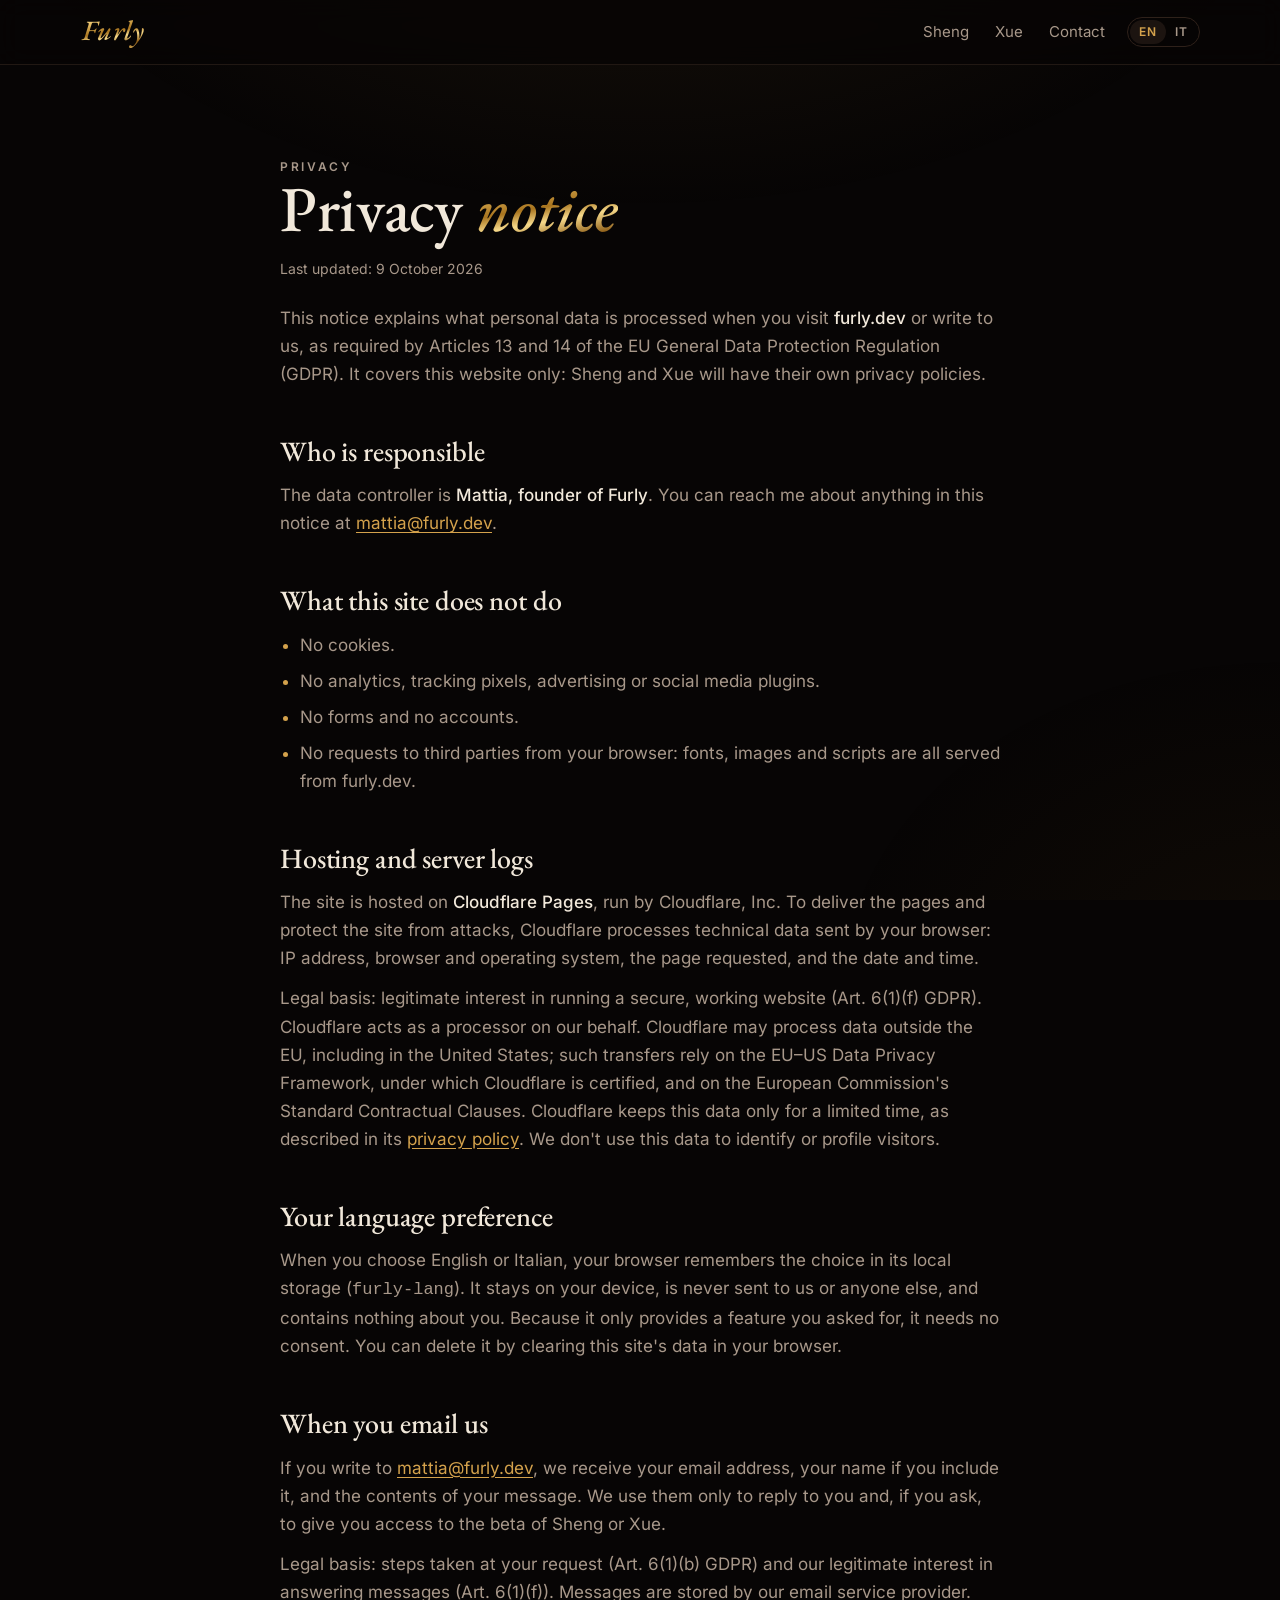
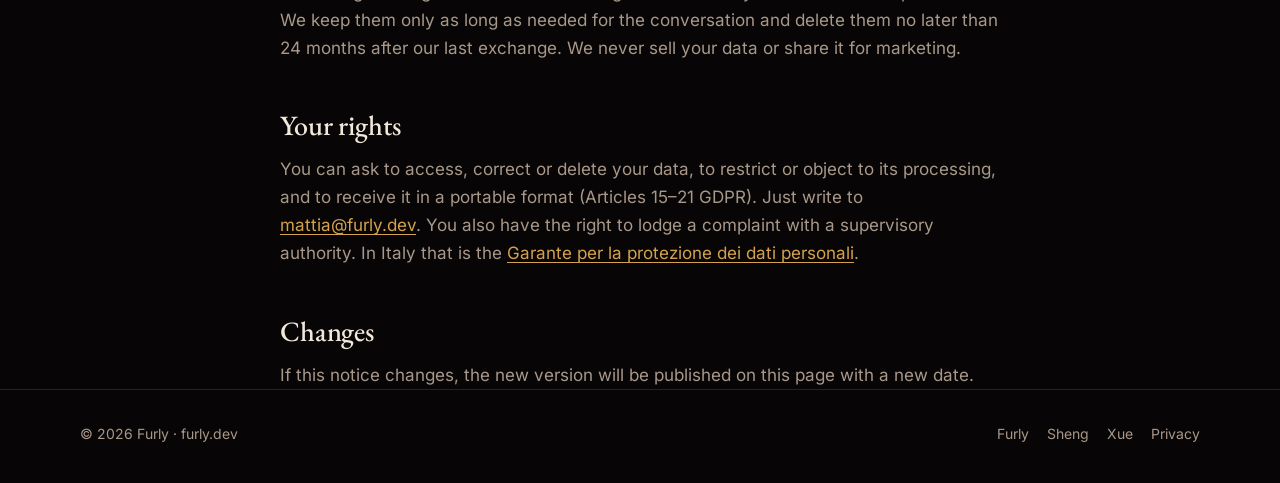
==== privacy/index.html @ 6e426571 "Informativa privacy in inglese e italiano, font ospitati sul sito invece di Google Fonts, Content-Se" ====
<!doctype html>
<html lang="en" data-lang="en"
  data-title-en="Privacy · Furly"
  data-title-it="Privacy · Furly">
<head>
  <meta charset="utf-8">
  <meta name="viewport" content="width=device-width, initial-scale=1">
  <title>Privacy · Furly</title>
  <meta name="description" content="How furly.dev handles personal data: no cookies, no analytics, no trackers.">
  <link rel="canonical" href="https://furly.dev/privacy/">
  <meta name="theme-color" content="#070505">
  <link rel="icon" type="image/svg+xml" href="/assets/favicon.svg">
  <script>try{var l=localStorage.getItem('furly-lang')||((navigator.language||'').toLowerCase().indexOf('it')===0?'it':'en');document.documentElement.setAttribute('data-lang',l);document.documentElement.lang=l}catch(e){}</script>
  <link rel="stylesheet" href="/assets/fonts.css">
  <link rel="stylesheet" href="/assets/style.css">
</head>
<body>

<header class="nav">
  <div class="wrap">
    <a class="brand" href="/" aria-label="Furly"><span class="gold">Furly</span></a>
    <nav class="nav-links" aria-label="Main">
      <a href="/sheng/">Sheng</a>
      <a href="/xue/">Xue</a>
      <a class="hide-sm" href="/#contact"><span lang="en">Contact</span><span lang="it">Contatti</span></a>
      <span class="lang" role="group" aria-label="Language">
        <button type="button" data-set="en" aria-pressed="true">EN</button>
        <button type="button" data-set="it" aria-pressed="false">IT</button>
      </span>
    </nav>
  </div>
</header>

<main>
  <article class="wrap legal">

    <!-- ───────── English ───────── -->
    <div lang="en">
      <p class="eyebrow">Privacy</p>
      <h1>Privacy <em class="gold">notice</em></h1>
      <p class="updated">Last updated: 9 October 2026</p>

      <p style="margin-top:24px">This notice explains what personal data is processed when you visit <strong>furly.dev</strong> or write to us, as required by Articles 13 and 14 of the EU General Data Protection Regulation (GDPR). It covers this website only: Sheng and Xue will have their own privacy policies.</p>

      <h2>Who is responsible</h2>
      <p>The data controller is <strong>Mattia, founder of Furly</strong>. You can reach me about anything in this notice at <a href="mailto:mattia@furly.dev">mattia@furly.dev</a>.</p>

      <h2>What this site does not do</h2>
      <ul>
        <li>No cookies.</li>
        <li>No analytics, tracking pixels, advertising or social media plugins.</li>
        <li>No forms and no accounts.</li>
        <li>No requests to third parties from your browser: fonts, images and scripts are all served from furly.dev.</li>
      </ul>

      <h2>Hosting and server logs</h2>
      <p>The site is hosted on <strong>Cloudflare Pages</strong>, run by Cloudflare, Inc. To deliver the pages and protect the site from attacks, Cloudflare processes technical data sent by your browser: IP address, browser and operating system, the page requested, and the date and time.</p>
      <p>Legal basis: legitimate interest in running a secure, working website (Art. 6(1)(f) GDPR). Cloudflare acts as a processor on our behalf. Cloudflare may process data outside the EU, including in the United States; such transfers rely on the EU–US Data Privacy Framework, under which Cloudflare is certified, and on the European Commission's Standard Contractual Clauses. Cloudflare keeps this data only for a limited time, as described in its <a href="https://www.cloudflare.com/privacypolicy/" rel="noopener">privacy policy</a>. We don't use this data to identify or profile visitors.</p>

      <h2>Your language preference</h2>
      <p>When you choose English or Italian, your browser remembers the choice in its local storage (<code>furly-lang</code>). It stays on your device, is never sent to us or anyone else, and contains nothing about you. Because it only provides a feature you asked for, it needs no consent. You can delete it by clearing this site's data in your browser.</p>

      <h2>When you email us</h2>
      <p>If you write to <a href="mailto:mattia@furly.dev">mattia@furly.dev</a>, we receive your email address, your name if you include it, and the contents of your message. We use them only to reply to you and, if you ask, to give you access to the beta of Sheng or Xue.</p>
      <p>Legal basis: steps taken at your request (Art. 6(1)(b) GDPR) and our legitimate interest in answering messages (Art. 6(1)(f)). Messages are stored by our email service provider. We keep them only as long as needed for the conversation and delete them no later than 24 months after our last exchange. We never sell your data or share it for marketing.</p>

      <h2>Your rights</h2>
      <p>You can ask to access, correct or delete your data, to restrict or object to its processing, and to receive it in a portable format (Articles 15–21 GDPR). Just write to <a href="mailto:mattia@furly.dev">mattia@furly.dev</a>. You also have the right to lodge a complaint with a supervisory authority. In Italy that is the <a href="https://www.garanteprivacy.it/" rel="noopener">Garante per la protezione dei dati personali</a>.</p>

      <h2>Changes</h2>
      <p>If this notice changes, the new version will be published on this page with a new date.</p>
    </div>

    <!-- ───────── Italiano ───────── -->
    <div lang="it">
      <p class="eyebrow">Privacy</p>
      <h1>Informativa sulla <em class="gold">privacy</em></h1>
      <p class="updated">Ultimo aggiornamento: 9 ottobre 2026</p>

      <p style="margin-top:24px">Questa informativa spiega quali dati personali vengono trattati quando visiti <strong>furly.dev</strong> o ci scrivi, come richiesto dagli articoli 13 e 14 del Regolamento europeo sulla protezione dei dati (GDPR). Riguarda solo questo sito: Sheng e Xue avranno una loro informativa.</p>

      <h2>Chi è il titolare</h2>
      <p>Il titolare del trattamento è <strong>Mattia, fondatore di Furly</strong>. Per qualsiasi cosa riguardi questa informativa puoi scrivermi a <a href="mailto:mattia@furly.dev">mattia@furly.dev</a>.</p>

      <h2>Cosa questo sito non fa</h2>
      <ul>
        <li>Niente cookie.</li>
        <li>Niente statistiche, pixel di tracciamento, pubblicità o plugin dei social.</li>
        <li>Niente moduli e niente account.</li>
        <li>Il tuo browser non contatta servizi di terzi: font, immagini e script arrivano tutti da furly.dev.</li>
      </ul>

      <h2>Hosting e log del server</h2>
      <p>Il sito è ospitato su <strong>Cloudflare Pages</strong>, gestito da Cloudflare, Inc. Per consegnare le pagine e proteggere il sito dagli attacchi, Cloudflare tratta i dati tecnici inviati dal tuo browser: indirizzo IP, browser e sistema operativo, pagina richiesta, data e ora.</p>
      <p>Base giuridica: legittimo interesse a far funzionare il sito in modo sicuro (art. 6, par. 1, lett. f GDPR). Cloudflare agisce come responsabile del trattamento per nostro conto. Cloudflare può trattare i dati fuori dall'UE, anche negli Stati Uniti; questi trasferimenti si basano sull'EU–US Data Privacy Framework, a cui Cloudflare aderisce, e sulle clausole contrattuali tipo della Commissione europea. Cloudflare conserva questi dati solo per un periodo limitato, come descritto nella sua <a href="https://www.cloudflare.com/privacypolicy/" rel="noopener">informativa</a>. Non usiamo questi dati per identificare o profilare chi visita il sito.</p>

      <h2>La lingua che scegli</h2>
      <p>Quando scegli inglese o italiano, il browser ricorda la scelta nella sua memoria locale (<code>furly-lang</code>). Resta sul tuo dispositivo, non viene mai inviata a noi né ad altri e non contiene niente su di te. Serve solo a una funzione che hai chiesto tu, quindi non richiede consenso. Puoi cancellarla eliminando i dati di questo sito dal browser.</p>

      <h2>Quando ci scrivi</h2>
      <p>Se scrivi a <a href="mailto:mattia@furly.dev">mattia@furly.dev</a> riceviamo il tuo indirizzo email, il tuo nome se lo indichi e il contenuto del messaggio. Li usiamo solo per risponderti e, se lo chiedi, per darti accesso alla beta di Sheng o Xue.</p>
      <p>Base giuridica: misure adottate su tua richiesta (art. 6, par. 1, lett. b GDPR) e nostro legittimo interesse a rispondere ai messaggi (art. 6, par. 1, lett. f). I messaggi sono conservati dal nostro fornitore di posta elettronica. Li teniamo solo per il tempo necessario alla conversazione e li cancelliamo al più tardi 24 mesi dopo l'ultimo scambio. Non vendiamo i tuoi dati e non li condividiamo per fini di marketing.</p>

      <h2>I tuoi diritti</h2>
      <p>Puoi chiedere di accedere ai tuoi dati, correggerli o cancellarli, limitarne il trattamento o opporti, e riceverli in un formato portabile (articoli 15–21 GDPR). Basta scrivere a <a href="mailto:mattia@furly.dev">mattia@furly.dev</a>. Hai anche il diritto di presentare un reclamo al <a href="https://www.garanteprivacy.it/" rel="noopener">Garante per la protezione dei dati personali</a>.</p>

      <h2>Modifiche</h2>
      <p>Se questa informativa cambia, la nuova versione sarà pubblicata su questa pagina con una nuova data.</p>
    </div>

  </article>
</main>

<footer>
  <div class="wrap">
    <span>© 2026 Furly · furly.dev</span>
    <nav aria-label="Footer">
      <a href="/">Furly</a>
      <a href="/sheng/">Sheng</a>
      <a href="/xue/">Xue</a>
      <a href="/privacy/" aria-current="page">Privacy</a>
    </nav>
  </div>
</footer>

<div class="egg" id="egg" role="dialog" aria-label="Easter egg">
  <blockquote>
    <span class="dragon gold">龍</span>
    <span class="gold">You met me at a very Chinese time in my life.</span>
  </blockquote>
</div>

<script src="/assets/site.js" defer></script>
</body>
</html>
---- assets/fonts.css ----
/* Font ospitati su furly.dev, nessuna richiesta a Google.
   EB Garamond, Inter e Noto Serif SC: SIL Open Font License 1.1.
   Noto Serif SC contiene solo i caratteri usati nel sito: 声 学 龍 一 二 三 四 五 六. */

@font-face {
  font-family: 'EB Garamond';
  font-style: normal;
  font-weight: 400 600;
  font-display: swap;
  src: url(/assets/fonts/ebgaramond-latin-ext.woff2) format('woff2');
  unicode-range: U+0100-02BA, U+02BD-02C5, U+02C7-02CC, U+02CE-02D7, U+02DD-02FF, U+0304, U+0308, U+0329, U+1D00-1DBF, U+1E00-1E9F, U+1EF2-1EFF, U+2020, U+20A0-20AB, U+20AD-20C4, U+2113, U+2C60-2C7F, U+A720-A7FF;
}
@font-face {
  font-family: 'EB Garamond';
  font-style: normal;
  font-weight: 400 600;
  font-display: swap;
  src: url(/assets/fonts/ebgaramond-latin.woff2) format('woff2');
  unicode-range: U+0000-00FF, U+0131, U+0152-0153, U+02BB-02BC, U+02C6, U+02DA, U+02DC, U+0304, U+0308, U+0329, U+2000-206F, U+20AC, U+2122, U+2191, U+2193, U+2212, U+2215, U+FEFF, U+FFFD;
}
@font-face {
  font-family: 'EB Garamond';
  font-style: italic;
  font-weight: 400 600;
  font-display: swap;
  src: url(/assets/fonts/ebgaramond-italic-latin-ext.woff2) format('woff2');
  unicode-range: U+0100-02BA, U+02BD-02C5, U+02C7-02CC, U+02CE-02D7, U+02DD-02FF, U+0304, U+0308, U+0329, U+1D00-1DBF, U+1E00-1E9F, U+1EF2-1EFF, U+2020, U+20A0-20AB, U+20AD-20C4, U+2113, U+2C60-2C7F, U+A720-A7FF;
}
@font-face {
  font-family: 'EB Garamond';
  font-style: italic;
  font-weight: 400 600;
  font-display: swap;
  src: url(/assets/fonts/ebgaramond-italic-latin.woff2) format('woff2');
  unicode-range: U+0000-00FF, U+0131, U+0152-0153, U+02BB-02BC, U+02C6, U+02DA, U+02DC, U+0304, U+0308, U+0329, U+2000-206F, U+20AC, U+2122, U+2191, U+2193, U+2212, U+2215, U+FEFF, U+FFFD;
}
@font-face {
  font-family: 'Inter';
  font-style: normal;
  font-weight: 400 600;
  font-display: swap;
  src: url(/assets/fonts/inter-latin-ext.woff2) format('woff2');
  unicode-range: U+0100-02BA, U+02BD-02C5, U+02C7-02CC, U+02CE-02D7, U+02DD-02FF, U+0304, U+0308, U+0329, U+1D00-1DBF, U+1E00-1E9F, U+1EF2-1EFF, U+2020, U+20A0-20AB, U+20AD-20C4, U+2113, U+2C60-2C7F, U+A720-A7FF;
}
@font-face {
  font-family: 'Inter';
  font-style: normal;
  font-weight: 400 600;
  font-display: swap;
  src: url(/assets/fonts/inter-latin.woff2) format('woff2');
  unicode-range: U+0000-00FF, U+0131, U+0152-0153, U+02BB-02BC, U+02C6, U+02DA, U+02DC, U+0304, U+0308, U+0329, U+2000-206F, U+20AC, U+2122, U+2191, U+2193, U+2212, U+2215, U+FEFF, U+FFFD;
}
@font-face {
  font-family: 'Noto Serif SC';
  font-style: normal;
  font-weight: 900;
  font-display: swap;
  src: url(/assets/fonts/notoserifsc-han.woff2) format('woff2');
  unicode-range: U+4E00, U+4E09, U+4E8C, U+4E94, U+516D, U+56DB, U+58F0, U+5B66, U+9F8D;
}
---- assets/style.css ----
/* Furly — lacca nera e foglia d'oro (dal tema "Lacca" di Loong, Sheng e Xue). */

:root {
  --canvas: #070505;
  --surface: #100b09;
  --elevated: #1c1410;
  --line: #2e211a;
  --fg: #f1e8da;
  --muted: #a8988a;
  --accent: #d4a24c;
  --gold: linear-gradient(170deg, #fff3c4 0%, #e8c068 22%, #a8741e 48%, #f6d98a 62%, #8a5a14 82%, #e8c068 100%);
  --gold-btn: linear-gradient(180deg, #f6d98a 0%, #d4a24c 50%, #9c6c22 100%);
  --serif: 'EB Garamond', Garamond, 'Times New Roman', serif;
  --sans: 'Inter', system-ui, -apple-system, 'Segoe UI', sans-serif;
  --han: 'Noto Serif SC', 'SimSun', serif;
  --wrap: 1120px;
  color-scheme: dark;
}

*, *::before, *::after { box-sizing: border-box; }
html { scroll-behavior: smooth; -webkit-text-size-adjust: 100%; }
body {
  margin: 0;
  background: var(--canvas);
  color: var(--fg);
  font: 400 17px/1.65 var(--sans);
  -webkit-font-smoothing: antialiased;
  overflow-x: hidden;
}
/* Riflesso della lacca: un alone caldo in alto, quasi niente. */
body::before {
  content: '';
  position: fixed;
  inset: 0;
  z-index: -1;
  pointer-events: none;
  background:
    radial-gradient(60rem 36rem at 50% -12rem, rgba(212, 162, 76, 0.10), transparent 70%),
    radial-gradient(40rem 30rem at 100% 110%, rgba(138, 90, 20, 0.08), transparent 70%);
}
::selection { background: rgba(212, 162, 76, 0.35); color: #fff; }
img { max-width: 100%; display: block; }
a { color: inherit; }
:focus-visible { outline: 2px solid var(--accent); outline-offset: 3px; border-radius: 4px; }

/* Lingua: si vede solo quella scelta. */
html[data-lang='en'] body [lang='it'],
html[data-lang='it'] body [lang='en'] { display: none !important; }

.wrap { width: min(var(--wrap), 100% - 32px); margin-inline: auto; }

.gold {
  background: var(--gold);
  -webkit-background-clip: text;
  background-clip: text;
  color: transparent;
}

/* ───────── Barra ───────── */
.nav {
  position: sticky;
  top: 0;
  z-index: 20;
  background: rgba(7, 5, 5, 0.78);
  backdrop-filter: blur(12px);
  -webkit-backdrop-filter: blur(12px);
  border-bottom: 1px solid rgba(46, 33, 26, 0.7);
}
.nav .wrap { display: flex; align-items: center; justify-content: space-between; gap: 16px; height: 64px; }
.brand {
  display: inline-flex;
  align-items: center;
  gap: 10px;
  text-decoration: none;
  font: italic 500 28px/1 var(--serif);
  letter-spacing: 0.01em;
  user-select: none;
}
.brand .gold { padding: 0 2px 4px; }
.nav-links { display: flex; align-items: center; gap: 6px; }
.nav-links a {
  text-decoration: none;
  color: var(--muted);
  font-size: 15px;
  padding: 6px 10px;
  border-radius: 8px;
  transition: color 0.2s;
}
.nav-links a:hover, .nav-links a[aria-current='page'] { color: var(--fg); }
.lang {
  display: inline-flex;
  border: 1px solid var(--line);
  border-radius: 999px;
  padding: 2px;
  margin-left: 6px;
}
.lang button {
  all: unset;
  cursor: pointer;
  font: 600 12px/1 var(--sans);
  letter-spacing: 0.08em;
  color: var(--muted);
  padding: 6px 9px;
  border-radius: 999px;
}
.lang button[aria-pressed='true'] { background: var(--elevated); color: var(--accent); }
@media (max-width: 640px) {
  .nav-links a.hide-sm { display: none; }
}

/* ───────── Tipografia ───────── */
h1, h2, h3 { font-family: var(--serif); font-weight: 500; line-height: 1.12; margin: 0; letter-spacing: -0.005em; }
h1 { font-size: clamp(40px, 6.4vw, 76px); }
h2 { font-size: clamp(32px, 4.2vw, 48px); }
h3 { font-size: 24px; }
h1 em, h2 em { font-style: italic; }
p { margin: 0; }
.eyebrow {
  font: 600 12px/1 var(--sans);
  letter-spacing: 0.22em;
  text-transform: uppercase;
  color: var(--accent);
}
.lead { font-size: clamp(18px, 2vw, 21px); color: var(--muted); max-width: 40ch; }
.muted { color: var(--muted); }

/* ───────── Pulsanti ───────── */
.btn {
  display: inline-flex;
  align-items: center;
  gap: 8px;
  text-decoration: none;
  font: 600 15px/1 var(--sans);
  padding: 14px 22px;
  border-radius: 999px;
  border: 1px solid var(--line);
  color: var(--fg);
  transition: filter 0.2s, border-color 0.2s, transform 0.2s;
}
.btn:hover { border-color: #5a4330; transform: translateY(-1px); }
.btn-gold {
  background: var(--gold-btn);
  color: #1a1206;
  border-color: transparent;
  box-shadow: inset 0 1px 0 rgba(255, 255, 255, 0.5), 0 0 18px -4px rgba(212, 162, 76, 0.6);
}
.btn-gold:hover { filter: brightness(1.08); }
.actions { display: flex; flex-wrap: wrap; gap: 12px; }

/* ───────── Sezioni ───────── */
section { padding: clamp(72px, 10vw, 128px) 0; }
.section-head { display: grid; gap: 16px; margin-bottom: 48px; max-width: 720px; }
.rule {
  height: 1px;
  border: 0;
  margin: 0;
  background: linear-gradient(90deg, transparent, var(--line) 20%, #5a4330 50%, var(--line) 80%, transparent);
}

/* ───────── Hero ───────── */
.hero { padding-top: clamp(56px, 9vw, 112px); }
.hero .wrap { display: grid; grid-template-columns: 1.1fr 0.9fr; gap: 48px; align-items: center; }
.hero-copy { display: grid; gap: 28px; }
@media (max-width: 860px) {
  .hero .wrap { grid-template-columns: 1fr; }
  .hero-art { order: -1; }
}

/* Carattere d'oro liquido: parte vuoto e si riempie dal basso, come il 坤 all'avvio di Kun. */
@property --fill {
  syntax: '<percentage>';
  inherits: false;
  initial-value: 0%;
}
.glyphs { display: flex; justify-content: center; gap: clamp(8px, 2vw, 24px); }
.glyph {
  position: relative;
  filter: drop-shadow(0 0 22px rgba(212, 162, 76, 0.22));
  font: 900 clamp(120px, 17vw, 210px)/1 var(--han);
  cursor: default;
  user-select: none;
}
.glyph .vessel {
  color: #1c1410;
  -webkit-text-stroke: 1px #3a2a1c;
}
.glyph .liquid {
  position: absolute;
  inset: 0;
  background: linear-gradient(170deg, #fff3c4 0%, #e8c068 18%, #a8741e 38%, #f6d98a 52%, #8a5a14 68%, #e8c068 84%, #fff3c4 100%);
  background-size: 100% 260%;
  -webkit-background-clip: text;
  background-clip: text;
  color: transparent;
  -webkit-mask-image: linear-gradient(to top, #000 var(--fill), transparent calc(var(--fill) + 5%));
  mask-image: linear-gradient(to top, #000 var(--fill), transparent calc(var(--fill) + 5%));
  animation: fill 2.6s cubic-bezier(0.45, 0, 0.2, 1) forwards, ripple 7s ease-in-out infinite alternate;
}
.glyph-col:nth-child(2) .liquid { animation-delay: 0.35s, 0.35s; }
@keyframes fill { to { --fill: 105%; } }
@keyframes ripple { from { background-position: 0 0; } to { background-position: 0 100%; } }
.glyph-col { margin: 0; display: grid; justify-items: center; gap: 14px; }
.glyph-col figcaption { font: italic 20px/1 var(--serif); color: var(--muted); }

/* ───────── Prodotti ───────── */
.products { display: grid; grid-template-columns: repeat(2, 1fr); gap: 20px; }
@media (max-width: 760px) { .products { grid-template-columns: 1fr; } }
.card {
  position: relative;
  display: grid;
  gap: 18px;
  padding: 32px;
  border-radius: 20px;
  background: linear-gradient(180deg, var(--surface), #0b0807);
  border: 1px solid var(--line);
  text-decoration: none;
  transition: border-color 0.3s, transform 0.3s;
  overflow: hidden;
}
.card::after {
  content: '';
  position: absolute;
  inset: 0;
  pointer-events: none;
  background: radial-gradient(30rem 14rem at 0% 0%, rgba(212, 162, 76, 0.08), transparent 70%);
}
.card:hover { border-color: #5a4330; transform: translateY(-3px); }
.card-top { display: flex; align-items: center; gap: 16px; }
.card-top img { width: 64px; height: 64px; }
.card h3 { font-size: 32px; }
.card .pinyin { font: italic 16px/1 var(--serif); color: var(--muted); }
.card ul { margin: 0; padding: 0; list-style: none; display: grid; gap: 8px; color: var(--muted); font-size: 15.5px; }
.card li { padding-left: 20px; position: relative; }
.card li::before { content: '◆'; position: absolute; left: 0; top: 1px; font-size: 9px; color: var(--accent); }
.card .more { color: var(--accent); font-weight: 600; font-size: 15px; }
.tags { display: flex; flex-wrap: wrap; gap: 6px; }
.tag {
  font: 500 12px/1 var(--sans);
  letter-spacing: 0.04em;
  color: var(--muted);
  border: 1px solid var(--line);
  border-radius: 999px;
  padding: 6px 10px;
}
.tag.beta { color: var(--accent); border-color: #5a4330; }

/* ───────── Principi ───────── */
.pillars { display: grid; grid-template-columns: repeat(3, 1fr); gap: 1px; background: var(--line); border: 1px solid var(--line); border-radius: 20px; overflow: hidden; }
@media (max-width: 860px) { .pillars { grid-template-columns: 1fr; } }
.pillar { background: var(--canvas); padding: 32px; display: grid; gap: 12px; align-content: start; }
.pillar .num { font: 900 34px/1 var(--han); }
.pillar p { color: var(--muted); font-size: 16px; }

/* ───────── Chi sono ───────── */
.about .wrap { display: grid; grid-template-columns: 0.8fr 1.2fr; gap: 48px; align-items: start; }
@media (max-width: 860px) { .about .wrap { grid-template-columns: 1fr; } }
.about-text { display: grid; gap: 18px; font-size: 18px; color: var(--muted); }
.about-text strong { color: var(--fg); font-weight: 500; }
.signature { font: italic 30px/1 var(--serif); margin-top: 8px; }

/* ───────── Contatto ───────── */
.contact { text-align: center; }
.contact .wrap { display: grid; justify-items: center; gap: 24px; }
.contact h2 { max-width: 16ch; }
.mail { font: italic 500 clamp(26px, 4vw, 40px)/1.2 var(--serif); text-decoration: none; overflow-wrap: anywhere; }
.mail:hover { filter: brightness(1.15); }

/* ───────── Pagine delle app ───────── */
.app-hero .wrap { display: grid; grid-template-columns: auto 1fr; gap: 40px; align-items: center; }
.app-hero img.icon { width: clamp(120px, 18vw, 200px); filter: drop-shadow(0 20px 40px rgba(0, 0, 0, 0.6)); }
.app-hero .copy { display: grid; gap: 22px; }
@media (max-width: 720px) { .app-hero .wrap { grid-template-columns: 1fr; } }
.features { display: grid; grid-template-columns: repeat(3, 1fr); gap: 20px; }
@media (max-width: 960px) { .features { grid-template-columns: repeat(2, 1fr); } }
@media (max-width: 620px) { .features { grid-template-columns: 1fr; } }
.feature {
  padding: 28px;
  border-radius: 18px;
  border: 1px solid var(--line);
  background: var(--surface);
  display: grid;
  gap: 10px;
  align-content: start;
}
.feature h3 { font-size: 22px; }
.feature p { color: var(--muted); font-size: 15.5px; }
.feature .mark { font: 900 22px/1 var(--han); color: var(--accent); }
kbd {
  font: 600 13px/1 var(--sans);
  padding: 3px 7px;
  border-radius: 6px;
  border: 1px solid #5a4330;
  border-bottom-width: 2px;
  background: var(--elevated);
  color: var(--fg);
  white-space: nowrap;
}

.table-wrap { overflow-x: auto; border: 1px solid var(--line); border-radius: 16px; }
table { width: 100%; border-collapse: collapse; font-size: 15.5px; min-width: 520px; }
th, td { text-align: left; padding: 16px 20px; border-bottom: 1px solid var(--line); vertical-align: top; }
tr:last-child td { border-bottom: 0; }
th { font: 600 12px/1 var(--sans); letter-spacing: 0.14em; text-transform: uppercase; color: var(--accent); background: var(--surface); }
td:first-child { color: var(--fg); font-weight: 500; white-space: nowrap; }
td { color: var(--muted); }

.split { display: grid; grid-template-columns: 1fr 1fr; gap: 48px; align-items: center; }
@media (max-width: 860px) { .split { grid-template-columns: 1fr; } }
.steps { margin: 0; padding: 0; list-style: none; display: grid; gap: 20px; counter-reset: s; }
.steps li { display: grid; grid-template-columns: 44px 1fr; gap: 14px; color: var(--muted); }
.steps li::before {
  counter-increment: s;
  content: counter(s);
  font: italic 30px/1 var(--serif);
  color: var(--accent);
}
.steps strong { color: var(--fg); font-weight: 500; }
.stat { display: grid; gap: 6px; padding: 28px; border-left: 1px solid #5a4330; }
.stat .big { font: 500 clamp(44px, 6vw, 64px)/1 var(--serif); }
.stat p { color: var(--muted); font-size: 15.5px; }
.stats { display: grid; grid-template-columns: repeat(3, 1fr); gap: 20px; }
@media (max-width: 760px) { .stats { grid-template-columns: 1fr; } }

.platforms { display: flex; flex-wrap: wrap; gap: 10px; }

.next-app {
  display: flex;
  align-items: center;
  justify-content: space-between;
  gap: 20px;
  padding: 28px 32px;
  border: 1px solid var(--line);
  border-radius: 20px;
  text-decoration: none;
  background: var(--surface);
  transition: border-color 0.3s;
}
.next-app:hover { border-color: #5a4330; }
.next-app img { width: 56px; height: 56px; }
.next-app .l { display: flex; align-items: center; gap: 16px; }
.next-app h3 { font-size: 26px; }

/* ───────── Piè di pagina ───────── */
footer { border-top: 1px solid var(--line); padding: 32px 0 40px; color: var(--muted); font-size: 14px; }
footer .wrap { display: flex; flex-wrap: wrap; gap: 16px; justify-content: space-between; align-items: center; }
footer a { text-decoration: none; }
footer a:hover { color: var(--fg); }
footer nav { display: flex; gap: 18px; }

/* ───────── Easter egg ───────── */
.egg {
  position: fixed;
  inset: 0;
  z-index: 50;
  display: grid;
  place-items: center;
  padding: 24px;
  background: rgba(7, 5, 5, 0.94);
  backdrop-filter: blur(6px);
  opacity: 0;
  pointer-events: none;
  transition: opacity 0.6s;
  cursor: pointer;
}
.egg.show { opacity: 1; pointer-events: auto; }
.egg blockquote {
  margin: 0;
  max-width: 14ch;
  text-align: center;
  font: italic 500 clamp(40px, 7vw, 88px)/1.08 var(--serif);
  font-feature-settings: 'swsh' 1;
}
.egg .dragon { display: block; font: 900 clamp(64px, 10vw, 120px)/1 var(--han); margin-bottom: 24px; }

/* Comparsa al primo scorrimento. */
.reveal { opacity: 0; transform: translateY(16px); transition: opacity 0.8s ease, transform 0.8s ease; }
.reveal.in { opacity: 1; transform: none; }

@media (prefers-reduced-motion: reduce) {
  html { scroll-behavior: auto; }
  .glyph .liquid { animation: none; --fill: 105%; -webkit-mask-image: none; mask-image: none; }
  .reveal { opacity: 1; transform: none; transition: none; }
  .card, .btn { transition: none; }
}

/* ───────── Pagine di testo (privacy) ───────── */
.legal { max-width: 720px; padding-top: clamp(48px, 8vw, 96px); }
.legal h1 { font-size: clamp(40px, 6vw, 64px); margin-bottom: 12px; }
.legal h2 { font-size: 28px; margin: 48px 0 14px; }
.legal p, .legal li { color: var(--muted); }
.legal p + p { margin-top: 12px; }
.legal ul { padding-left: 20px; margin: 12px 0 0; display: grid; gap: 8px; }
.legal li::marker { color: var(--accent); }
.legal strong { color: var(--fg); font-weight: 500; }
.legal a { color: var(--accent); text-underline-offset: 3px; }
.legal .updated { font-size: 14px; }
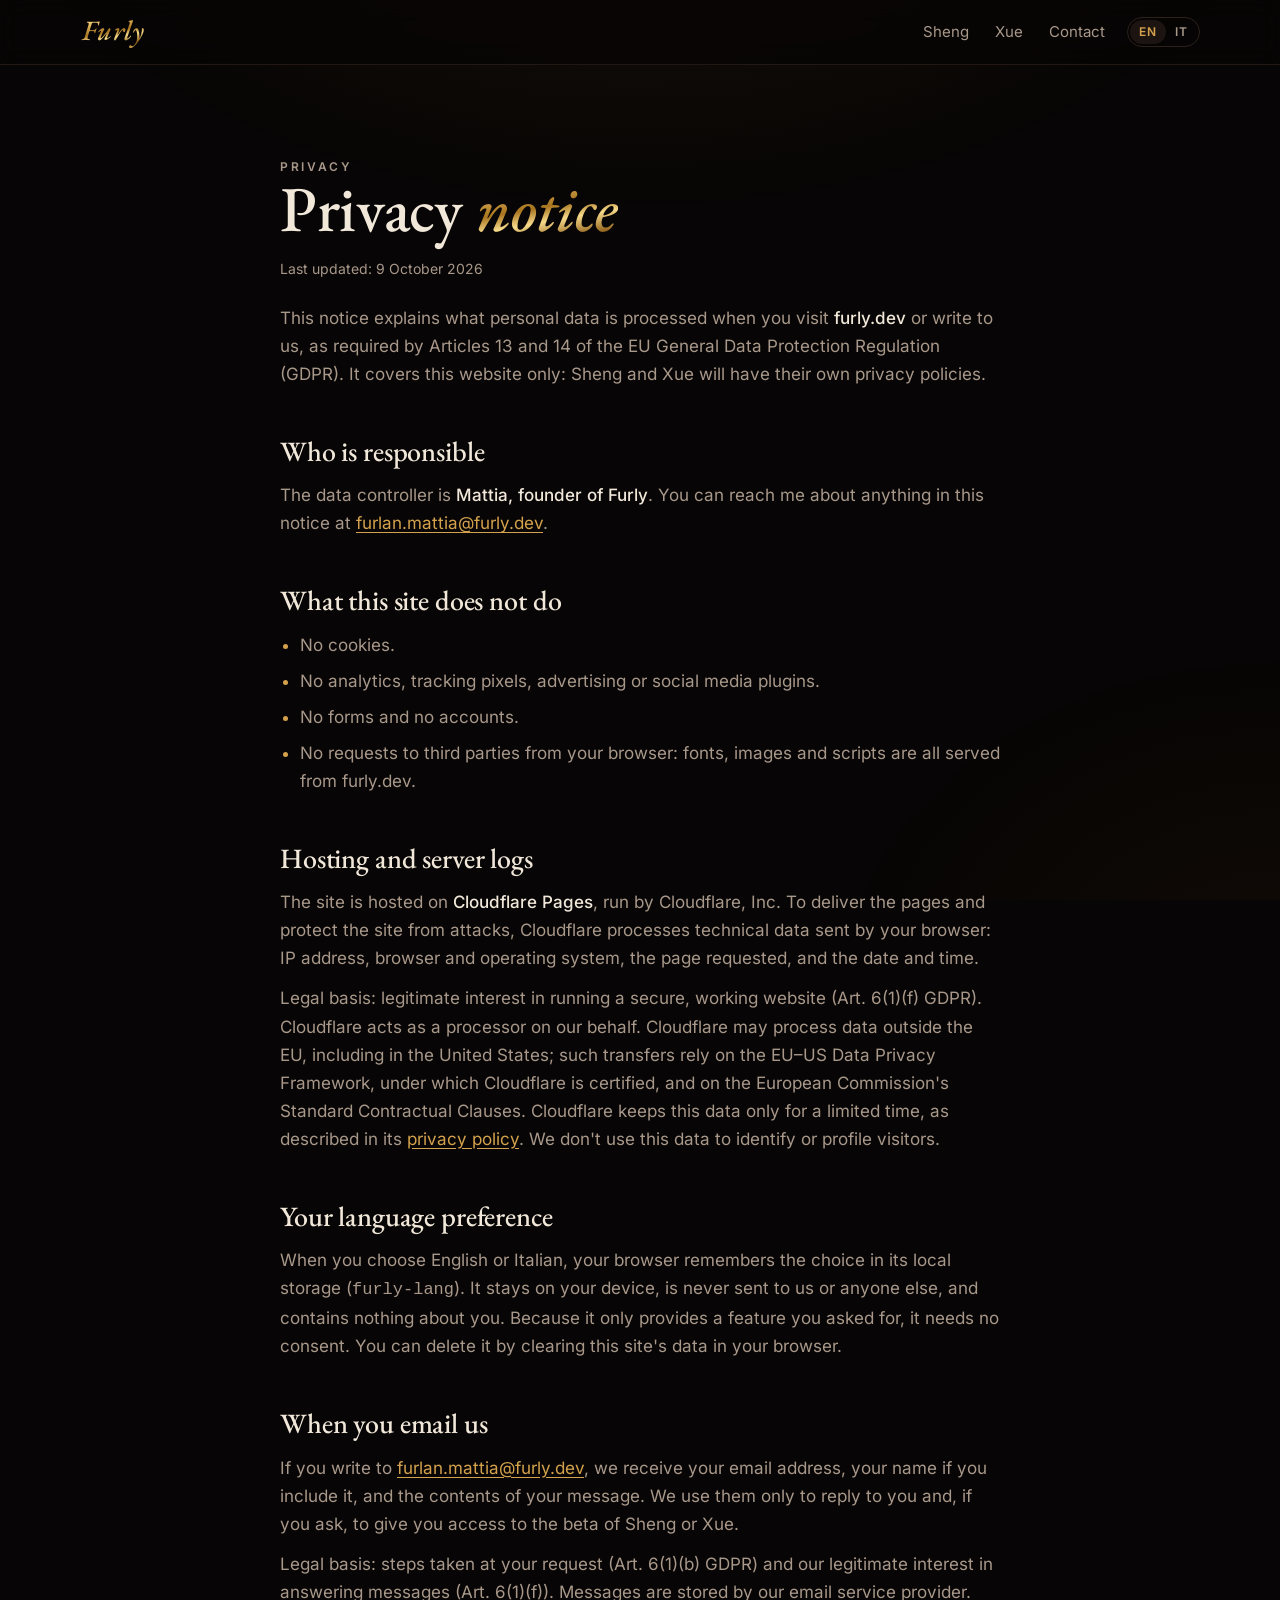
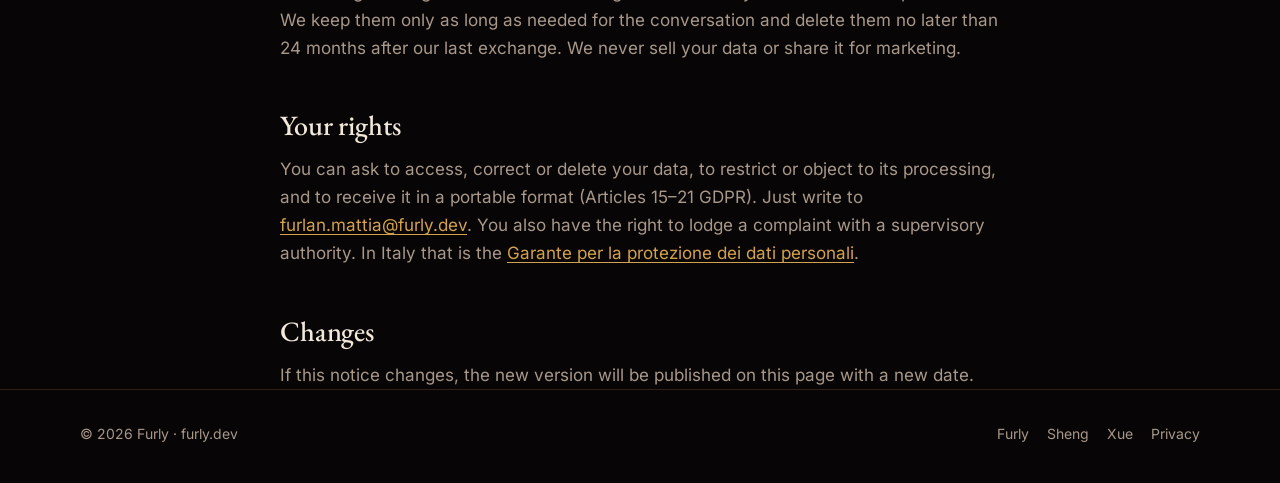
==== commit ce549738: "Indirizzo di contatto: furlan.mattia@furly.dev" ====
--- a/privacy/index.html
+++ b/privacy/index.html
@@ -43,7 +43,7 @@
       <p style="margin-top:24px">This notice explains what personal data is processed when you visit <strong>furly.dev</strong> or write to us, as required by Articles 13 and 14 of the EU General Data Protection Regulation (GDPR). It covers this website only: Sheng and Xue will have their own privacy policies.</p>
 
       <h2>Who is responsible</h2>
-      <p>The data controller is <strong>Mattia, founder of Furly</strong>. You can reach me about anything in this notice at <a href="mailto:mattia@furly.dev">mattia@furly.dev</a>.</p>
+      <p>The data controller is <strong>Mattia, founder of Furly</strong>. You can reach me about anything in this notice at <a href="mailto:furlan.mattia@furly.dev">furlan.mattia@furly.dev</a>.</p>
 
       <h2>What this site does not do</h2>
       <ul>
@@ -61,11 +61,11 @@
       <p>When you choose English or Italian, your browser remembers the choice in its local storage (<code>furly-lang</code>). It stays on your device, is never sent to us or anyone else, and contains nothing about you. Because it only provides a feature you asked for, it needs no consent. You can delete it by clearing this site's data in your browser.</p>
 
       <h2>When you email us</h2>
-      <p>If you write to <a href="mailto:mattia@furly.dev">mattia@furly.dev</a>, we receive your email address, your name if you include it, and the contents of your message. We use them only to reply to you and, if you ask, to give you access to the beta of Sheng or Xue.</p>
+      <p>If you write to <a href="mailto:furlan.mattia@furly.dev">furlan.mattia@furly.dev</a>, we receive your email address, your name if you include it, and the contents of your message. We use them only to reply to you and, if you ask, to give you access to the beta of Sheng or Xue.</p>
       <p>Legal basis: steps taken at your request (Art. 6(1)(b) GDPR) and our legitimate interest in answering messages (Art. 6(1)(f)). Messages are stored by our email service provider. We keep them only as long as needed for the conversation and delete them no later than 24 months after our last exchange. We never sell your data or share it for marketing.</p>
 
       <h2>Your rights</h2>
-      <p>You can ask to access, correct or delete your data, to restrict or object to its processing, and to receive it in a portable format (Articles 15–21 GDPR). Just write to <a href="mailto:mattia@furly.dev">mattia@furly.dev</a>. You also have the right to lodge a complaint with a supervisory authority. In Italy that is the <a href="https://www.garanteprivacy.it/" rel="noopener">Garante per la protezione dei dati personali</a>.</p>
+      <p>You can ask to access, correct or delete your data, to restrict or object to its processing, and to receive it in a portable format (Articles 15–21 GDPR). Just write to <a href="mailto:furlan.mattia@furly.dev">furlan.mattia@furly.dev</a>. You also have the right to lodge a complaint with a supervisory authority. In Italy that is the <a href="https://www.garanteprivacy.it/" rel="noopener">Garante per la protezione dei dati personali</a>.</p>
 
       <h2>Changes</h2>
       <p>If this notice changes, the new version will be published on this page with a new date.</p>
@@ -80,7 +80,7 @@
       <p style="margin-top:24px">Questa informativa spiega quali dati personali vengono trattati quando visiti <strong>furly.dev</strong> o ci scrivi, come richiesto dagli articoli 13 e 14 del Regolamento europeo sulla protezione dei dati (GDPR). Riguarda solo questo sito: Sheng e Xue avranno una loro informativa.</p>
 
       <h2>Chi è il titolare</h2>
-      <p>Il titolare del trattamento è <strong>Mattia, fondatore di Furly</strong>. Per qualsiasi cosa riguardi questa informativa puoi scrivermi a <a href="mailto:mattia@furly.dev">mattia@furly.dev</a>.</p>
+      <p>Il titolare del trattamento è <strong>Mattia, fondatore di Furly</strong>. Per qualsiasi cosa riguardi questa informativa puoi scrivermi a <a href="mailto:furlan.mattia@furly.dev">furlan.mattia@furly.dev</a>.</p>
 
       <h2>Cosa questo sito non fa</h2>
       <ul>
@@ -98,11 +98,11 @@
       <p>Quando scegli inglese o italiano, il browser ricorda la scelta nella sua memoria locale (<code>furly-lang</code>). Resta sul tuo dispositivo, non viene mai inviata a noi né ad altri e non contiene niente su di te. Serve solo a una funzione che hai chiesto tu, quindi non richiede consenso. Puoi cancellarla eliminando i dati di questo sito dal browser.</p>
 
       <h2>Quando ci scrivi</h2>
-      <p>Se scrivi a <a href="mailto:mattia@furly.dev">mattia@furly.dev</a> riceviamo il tuo indirizzo email, il tuo nome se lo indichi e il contenuto del messaggio. Li usiamo solo per risponderti e, se lo chiedi, per darti accesso alla beta di Sheng o Xue.</p>
+      <p>Se scrivi a <a href="mailto:furlan.mattia@furly.dev">furlan.mattia@furly.dev</a> riceviamo il tuo indirizzo email, il tuo nome se lo indichi e il contenuto del messaggio. Li usiamo solo per risponderti e, se lo chiedi, per darti accesso alla beta di Sheng o Xue.</p>
       <p>Base giuridica: misure adottate su tua richiesta (art. 6, par. 1, lett. b GDPR) e nostro legittimo interesse a rispondere ai messaggi (art. 6, par. 1, lett. f). I messaggi sono conservati dal nostro fornitore di posta elettronica. Li teniamo solo per il tempo necessario alla conversazione e li cancelliamo al più tardi 24 mesi dopo l'ultimo scambio. Non vendiamo i tuoi dati e non li condividiamo per fini di marketing.</p>
 
       <h2>I tuoi diritti</h2>
-      <p>Puoi chiedere di accedere ai tuoi dati, correggerli o cancellarli, limitarne il trattamento o opporti, e riceverli in un formato portabile (articoli 15–21 GDPR). Basta scrivere a <a href="mailto:mattia@furly.dev">mattia@furly.dev</a>. Hai anche il diritto di presentare un reclamo al <a href="https://www.garanteprivacy.it/" rel="noopener">Garante per la protezione dei dati personali</a>.</p>
+      <p>Puoi chiedere di accedere ai tuoi dati, correggerli o cancellarli, limitarne il trattamento o opporti, e riceverli in un formato portabile (articoli 15–21 GDPR). Basta scrivere a <a href="mailto:furlan.mattia@furly.dev">furlan.mattia@furly.dev</a>. Hai anche il diritto di presentare un reclamo al <a href="https://www.garanteprivacy.it/" rel="noopener">Garante per la protezione dei dati personali</a>.</p>
 
       <h2>Modifiche</h2>
       <p>Se questa informativa cambia, la nuova versione sarà pubblicata su questa pagina con una nuova data.</p>
